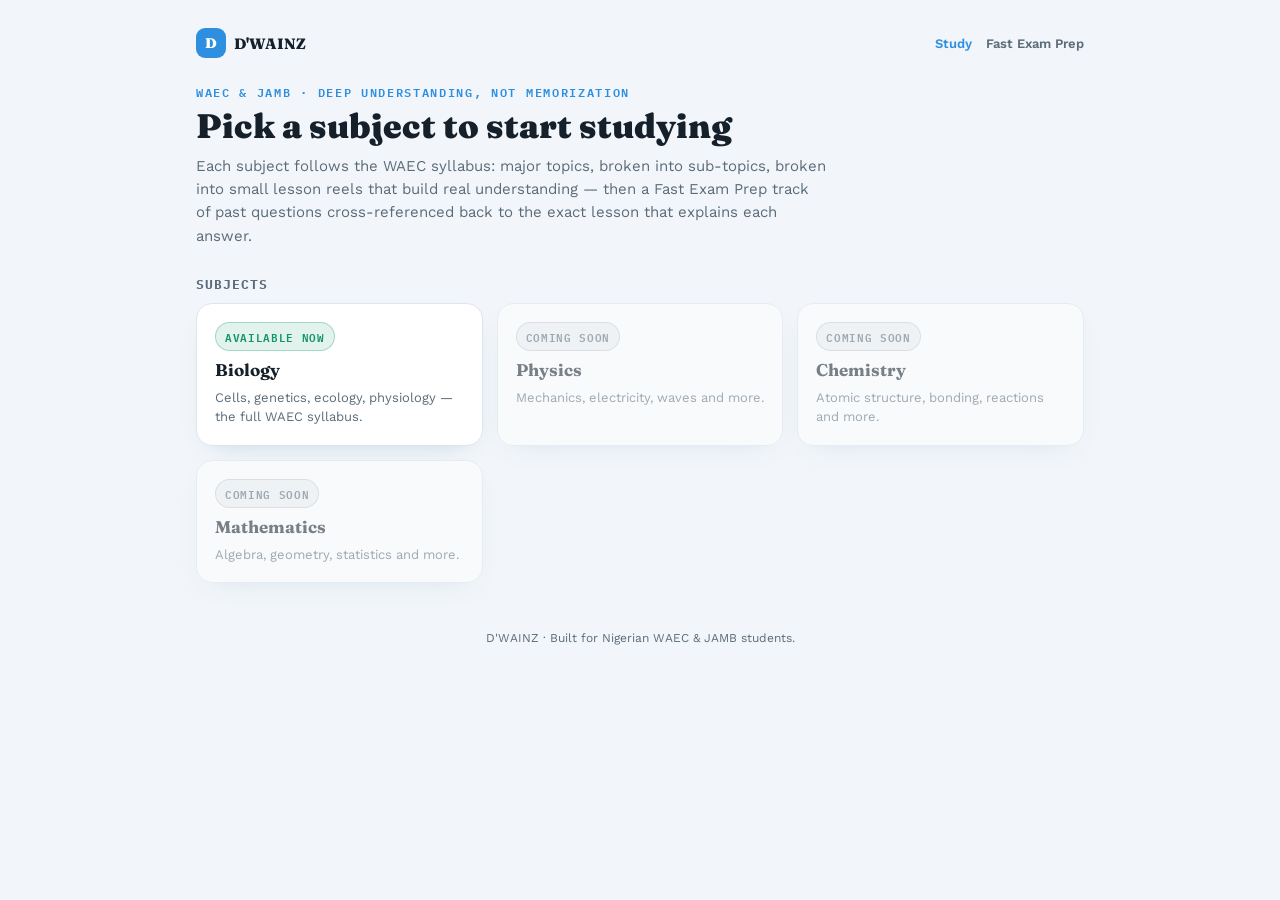
==== waec-prep-app/src/app/index.html @ 1f8e7e4d "Add Phase 1 WAEC/JAMB exam-prep app pilot (Biology: Cell Structure & Organisation) Real, data-driven" ====
<!doctype html>
<html lang="en">
<head>
<meta charset="utf-8">
<meta name="viewport" content="width=device-width, initial-scale=1, viewport-fit=cover">
<title>D'WAINZ — WAEC & JAMB Exam Prep</title>
<link rel="preconnect" href="https://fonts.googleapis.com">
<link rel="stylesheet" href="https://fonts.googleapis.com/css2?family=Fraunces:opsz,wght@9..144,600;9..144,900&family=Work+Sans:wght@400;500;600&family=IBM+Plex+Mono:wght@500;600&display=swap">
<link rel="stylesheet" href="shared.css">
</head>
<body>
<div class="dw-shell">
  <div class="dw-topbar">
    <a class="dw-brand" href="index.html">
      <span class="mark">D</span><span class="name">D'WAINZ</span>
    </a>
    <nav class="dw-nav">
      <a href="index.html" class="active">Study</a>
      <a href="fast-prep.html">Fast Exam Prep</a>
    </nav>
  </div>

  <div class="dw-hero">
    <div class="dw-eyebrow">WAEC &amp; JAMB · Deep understanding, not memorization</div>
    <h1 class="dw-h1">Pick a subject to start studying</h1>
    <p class="dw-lede">Each subject follows the WAEC syllabus: major topics, broken into sub-topics, broken into small lesson reels that build real understanding — then a Fast Exam Prep track of past questions cross-referenced back to the exact lesson that explains each answer.</p>
  </div>

  <div>
    <p class="dw-section-title">Subjects</p>
    <div class="dw-grid" id="subjectGrid" style="margin-top:10px;"></div>
  </div>

  <div class="dw-footer">D'WAINZ · Built for Nigerian WAEC &amp; JAMB students.</div>
</div>

<script>
  var subjects = [
    { id: 'biology', title: 'Biology', desc: 'Cells, genetics, ecology, physiology — the full WAEC syllabus.', status: 'live' },
    { id: 'physics', title: 'Physics', desc: 'Mechanics, electricity, waves and more.', status: 'soon' },
    { id: 'chemistry', title: 'Chemistry', desc: 'Atomic structure, bonding, reactions and more.', status: 'soon' },
    { id: 'mathematics', title: 'Mathematics', desc: 'Algebra, geometry, statistics and more.', status: 'soon' }
  ];
  var grid = document.getElementById('subjectGrid');
  subjects.forEach(function (s) {
    var isLive = s.status === 'live';
    var el = document.createElement(isLive ? 'a' : 'div');
    el.className = 'dw-card' + (isLive ? '' : ' disabled');
    if (isLive) el.href = 'topic.html?subject=' + s.id;
    el.innerHTML =
      '<div class="meta"><span class="dw-badge ' + (isLive ? 'live' : 'soon') + '">' + (isLive ? 'Available now' : 'Coming soon') + '</span></div>' +
      '<h3>' + s.title + '</h3>' +
      '<p>' + s.desc + '</p>';
    grid.appendChild(el);
  });
</script>
</body>
</html>
---- waec-prep-app/src/app/shared.css ----
:root{
  --bg:#F2F6FA; --surface:#FFFFFF; --border:#DCE6EF;
  --ink:#16202B; --dim:#5B6B78;
  --accent:#2E8FE0; --accent-ink:#FFFFFF;
  --good:#12946B; --bad:#D14343;
}
*{box-sizing:border-box;}
html{-webkit-text-size-adjust:100%; text-size-adjust:100%;}
body{
  max-width:100vw; overflow-x:hidden; min-height:100vh;
  margin:0; background:var(--bg); color:var(--ink);
  font-family:"Work Sans",system-ui,sans-serif;
}
a{color:var(--accent);}

.dw-shell{max-width:920px; margin:0 auto; padding:28px 16px 64px; display:flex; flex-direction:column; gap:28px;}

.dw-topbar{display:flex; align-items:center; justify-content:space-between; gap:12px; flex-wrap:wrap;}
.dw-brand{display:flex; align-items:center; gap:8px; text-decoration:none; color:var(--ink);}
.dw-brand .mark{width:30px; height:30px; border-radius:9px; background:var(--accent); color:#fff; display:flex; align-items:center; justify-content:center; font:900 14px "Fraunces",serif;}
.dw-brand .name{font:800 15px "Fraunces",serif;}
.dw-nav{display:flex; gap:14px; font:600 13px "Work Sans"; flex-wrap:wrap;}
.dw-nav a{color:var(--dim); text-decoration:none;}
.dw-nav a.active, .dw-nav a:hover{color:var(--accent);}

.dw-crumbs{font:600 11px "IBM Plex Mono",monospace; letter-spacing:.06em; text-transform:uppercase; color:var(--dim); display:flex; gap:6px; flex-wrap:wrap;}
.dw-crumbs a{color:var(--dim); text-decoration:none;}
.dw-crumbs a:hover{color:var(--accent);}

.dw-hero{display:flex; flex-direction:column; gap:8px;}
.dw-eyebrow{font:600 12px/1 "IBM Plex Mono",monospace; letter-spacing:.14em; text-transform:uppercase; color:var(--accent);}
.dw-h1{font:900 clamp(24px,5vw,34px)/1.2 "Fraunces",serif; margin:0; text-wrap:balance;}
.dw-lede{margin:0; color:var(--dim); font-size:15px; line-height:1.55; max-width:70ch;}

.dw-badge{display:inline-flex; align-items:center; gap:5px; font:600 11px "IBM Plex Mono",monospace; letter-spacing:.06em; text-transform:uppercase; padding:4px 9px; border-radius:20px;}
.dw-badge.placeholder{background:rgba(209,67,67,.1); color:#B23636; border:1px solid rgba(209,67,67,.3);}
.dw-badge.live{background:rgba(18,148,107,.12); color:var(--good); border:1px solid rgba(18,148,107,.3);}
.dw-badge.soon{background:rgba(91,107,120,.1); color:var(--dim); border:1px solid rgba(91,107,120,.25);}

.dw-grid{display:grid; grid-template-columns:repeat(auto-fill, minmax(240px,1fr)); gap:14px;}

.dw-card{
  background:var(--surface); border:1px solid var(--border); border-radius:16px; padding:18px;
  display:flex; flex-direction:column; gap:8px; text-decoration:none; color:var(--ink);
  box-shadow:0 10px 26px -18px rgba(30,80,140,.35); transition:transform .15s, box-shadow .15s;
}
.dw-card:hover{transform:translateY(-2px); box-shadow:0 16px 32px -16px rgba(30,80,140,.4);}
.dw-card h3{margin:0; font:700 17px "Fraunces",serif;}
.dw-card p{margin:0; font-size:13px; color:var(--dim); line-height:1.5;}
.dw-card .meta{font:600 10.5px "IBM Plex Mono",monospace; letter-spacing:.06em; text-transform:uppercase; color:var(--dim); display:flex; gap:8px; align-items:center; flex-wrap:wrap;}
.dw-card.disabled{opacity:.55; pointer-events:none;}

.dw-progress-track{width:100%; height:6px; border-radius:4px; background:rgba(30,80,140,.12); overflow:hidden;}
.dw-progress-fill{height:100%; background:var(--accent); border-radius:4px;}

.dw-section-title{font:800 13px "IBM Plex Mono",monospace; letter-spacing:.08em; text-transform:uppercase; color:var(--dim); margin:0;}

.dw-list{display:flex; flex-direction:column; gap:10px;}
.dw-row{
  background:var(--surface); border:1px solid var(--border); border-radius:14px; padding:14px 16px;
  display:flex; align-items:center; justify-content:space-between; gap:12px; text-decoration:none; color:var(--ink);
}
.dw-row:hover{border-color:var(--accent);}
.dw-row .title{font:700 14px "Work Sans"; display:flex; align-items:center; gap:8px;}
.dw-row .check{color:var(--good); font-size:15px;}
.dw-row .arrow{color:var(--dim);}

.dw-panel{background:var(--surface); border:1px solid var(--border); border-radius:16px; padding:18px; display:flex; flex-direction:column; gap:12px;}

.dw-accordion summary{cursor:pointer; font:700 14px "Fraunces",serif; padding:6px 0; list-style:none; display:flex; align-items:center; justify-content:space-between; gap:8px;}
.dw-accordion summary::-webkit-details-marker{display:none;}
.dw-accordion summary::after{content:'\25BE'; color:var(--dim); transition:transform .15s;}
.dw-accordion[open] summary::after{transform:rotate(180deg);}
.dw-accordion{border-bottom:1px solid var(--border); padding:6px 0;}

.dw-qcard{border:1px solid var(--border); border-radius:12px; padding:14px; display:flex; flex-direction:column; gap:8px; margin:10px 0;}
.dw-qcard .qmeta{font:600 10.5px "IBM Plex Mono",monospace; letter-spacing:.06em; text-transform:uppercase; color:var(--dim); display:flex; gap:10px; flex-wrap:wrap;}
.dw-qcard .qtext{font:700 14px "Work Sans"; margin:0;}
.dw-qcard .opts{display:flex; flex-direction:column; gap:4px; font-size:13px; color:var(--ink);}
.dw-qcard .opts .opt.correct{color:var(--good); font-weight:700;}
.dw-qcard details{margin-top:4px;}
.dw-qcard summary{cursor:pointer; font:600 12px "Work Sans"; color:var(--accent);}
.dw-qcard .explain{font-size:13px; color:var(--dim); margin:6px 0 0; line-height:1.5;}
.dw-qcard .reviewlink{font:600 12px "Work Sans"; text-decoration:none; margin-top:2px; display:inline-block;}

.dw-reelroot{padding:12px 0 8px;}
.dw-reelroot .intro{max-width:640px; margin:0 auto 18px; text-align:center; display:flex; flex-direction:column; gap:8px;}
.dw-reelroot .intro p{margin:0; color:var(--dim); font-size:14px; line-height:1.55;}

.dw-footer{color:var(--dim); font-size:12px; text-align:center; padding:20px 0 0;}

.dw-cert-inline{
  position:relative; overflow:hidden; border:1.5px solid var(--accent); border-radius:14px;
  padding:26px 20px; text-align:center; background:#FBFDFF; max-width:480px; margin:0 auto;
}
.dw-cert-inline .wm{position:absolute; inset:0; display:flex; align-items:center; justify-content:center; font:900 46px "Fraunces",serif; color:rgba(46,143,224,.1); transform:rotate(-18deg); white-space:nowrap; pointer-events:none;}
.dw-cert-inline .inner{position:relative; z-index:1; display:flex; flex-direction:column; align-items:center; gap:6px;}
.dw-cert-inline .seal{font-size:28px;}
.dw-cert-inline .title{font:800 20px "Fraunces",serif; margin:2px 0 0;}
.dw-cert-inline input{background:transparent; border:none; border-bottom:1px solid var(--accent); text-align:center; font:700 18px "Fraunces",serif; color:var(--accent); padding:4px 2px; width:80%;}
.dw-cert-inline input:focus{outline:none;}
.dw-cert-inline .program{font:700 14px "Work Sans"; margin-top:2px;}
.dw-cert-inline .line{margin:0; font-size:12px; color:var(--dim);}
.dw-cert-inline .byline{margin-top:14px; letter-spacing:.14em; text-transform:uppercase; font:600 10px "IBM Plex Mono",monospace; color:var(--accent);}

@media print{
  .dw-topbar, .dw-crumbs, .dw-footer, .dw-cert-actions{display:none !important;}
}
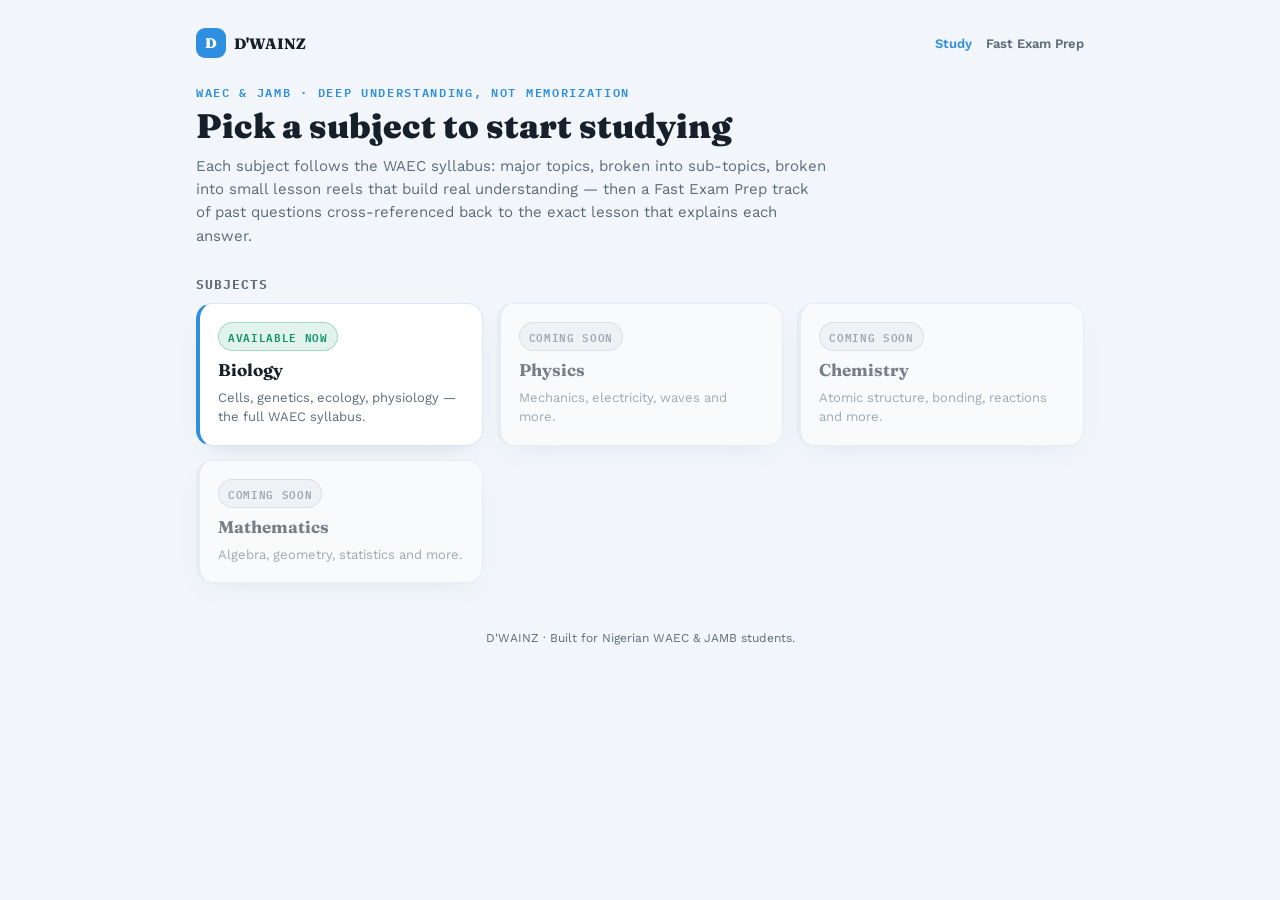
==== commit daa73d07: "Fix WAEC pilot UX: real breadcrumb drill-down, transport buttons, honest fast-prep - Add subject.htm" ====
--- a/waec-prep-app/src/app/index.html
+++ b/waec-prep-app/src/app/index.html
@@ -34,6 +34,7 @@
   <div class="dw-footer">D'WAINZ · Built for Nigerian WAEC &amp; JAMB students.</div>
 </div>
 
+<script src="shared.js"></script>
 <script>
   var subjects = [
     { id: 'biology', title: 'Biology', desc: 'Cells, genetics, ecology, physiology — the full WAEC syllabus.', status: 'live' },
@@ -42,11 +43,14 @@
     { id: 'mathematics', title: 'Mathematics', desc: 'Algebra, geometry, statistics and more.', status: 'soon' }
   ];
   var grid = document.getElementById('subjectGrid');
-  subjects.forEach(function (s) {
+  subjects.forEach(function (s, i) {
     var isLive = s.status === 'live';
     var el = document.createElement(isLive ? 'a' : 'div');
     el.className = 'dw-card' + (isLive ? '' : ' disabled');
-    if (isLive) el.href = 'topic.html?subject=' + s.id;
+    if (isLive) {
+      el.href = 'subject.html?subject=' + s.id;
+      el.style.setProperty('--topic-accent', Dwainz.topicColor(i).accent);
+    }
     el.innerHTML =
       '<div class="meta"><span class="dw-badge ' + (isLive ? 'live' : 'soon') + '">' + (isLive ? 'Available now' : 'Coming soon') + '</span></div>' +
       '<h3>' + s.title + '</h3>' +
--- a/waec-prep-app/src/app/shared.css
+++ b/waec-prep-app/src/app/shared.css
@@ -40,7 +40,7 @@
 .dw-grid{display:grid; grid-template-columns:repeat(auto-fill, minmax(240px,1fr)); gap:14px;}
 
 .dw-card{
-  background:var(--surface); border:1px solid var(--border); border-radius:16px; padding:18px;
+  background:var(--surface); border:1px solid var(--border); border-left:4px solid var(--topic-accent, var(--border)); border-radius:16px; padding:18px;
   display:flex; flex-direction:column; gap:8px; text-decoration:none; color:var(--ink);
   box-shadow:0 10px 26px -18px rgba(30,80,140,.35); transition:transform .15s, box-shadow .15s;
 }
@@ -57,10 +57,10 @@
 
 .dw-list{display:flex; flex-direction:column; gap:10px;}
 .dw-row{
-  background:var(--surface); border:1px solid var(--border); border-radius:14px; padding:14px 16px;
+  background:var(--surface); border:1px solid var(--border); border-left:4px solid var(--topic-accent, var(--border)); border-radius:14px; padding:14px 16px;
   display:flex; align-items:center; justify-content:space-between; gap:12px; text-decoration:none; color:var(--ink);
 }
-.dw-row:hover{border-color:var(--accent);}
+.dw-row:hover{border-color:var(--topic-accent, var(--accent));}
 .dw-row .title{font:700 14px "Work Sans"; display:flex; align-items:center; gap:8px;}
 .dw-row .check{color:var(--good); font-size:15px;}
 .dw-row .arrow{color:var(--dim);}
@@ -73,11 +73,20 @@
 .dw-accordion[open] summary::after{transform:rotate(180deg);}
 .dw-accordion{border-bottom:1px solid var(--border); padding:6px 0;}
 
-.dw-qcard{border:1px solid var(--border); border-radius:12px; padding:14px; display:flex; flex-direction:column; gap:8px; margin:10px 0;}
+.dw-qcard{border:1px solid var(--border); border-left:4px solid var(--topic-accent, var(--border)); border-radius:12px; padding:14px; display:flex; flex-direction:column; gap:8px; margin:10px 0;}
 .dw-qcard .qmeta{font:600 10.5px "IBM Plex Mono",monospace; letter-spacing:.06em; text-transform:uppercase; color:var(--dim); display:flex; gap:10px; flex-wrap:wrap;}
 .dw-qcard .qtext{font:700 14px "Work Sans"; margin:0;}
 .dw-qcard .opts{display:flex; flex-direction:column; gap:4px; font-size:13px; color:var(--ink);}
-.dw-qcard .opts .opt.correct{color:var(--good); font-weight:700;}
+.dw-qcard .opts .opt{
+  display:block; width:100%; background:none; border:none; text-align:left; font:inherit; color:inherit;
+  padding:5px 6px; border-radius:6px; cursor:pointer;
+}
+.dw-qcard .opts .opt:hover:not(:disabled){background:rgba(46,143,224,.08);}
+.dw-qcard .opts .opt:disabled{cursor:default;}
+.dw-qcard .opts .opt.correct{color:var(--good); font-weight:700; background:rgba(18,148,107,.1);}
+.dw-qcard .opts .opt.wrong{color:var(--bad); font-weight:700; background:rgba(209,67,67,.08);}
+.dw-qcard .attempt-hint{font:600 11px "IBM Plex Mono",monospace; letter-spacing:.04em; text-transform:uppercase; color:var(--dim); margin:0;}
+.dw-qcard details[data-locked] summary{color:var(--dim); cursor:default; pointer-events:none; opacity:.7;}
 .dw-qcard details{margin-top:4px;}
 .dw-qcard summary{cursor:pointer; font:600 12px "Work Sans"; color:var(--accent);}
 .dw-qcard .explain{font-size:13px; color:var(--dim); margin:6px 0 0; line-height:1.5;}
